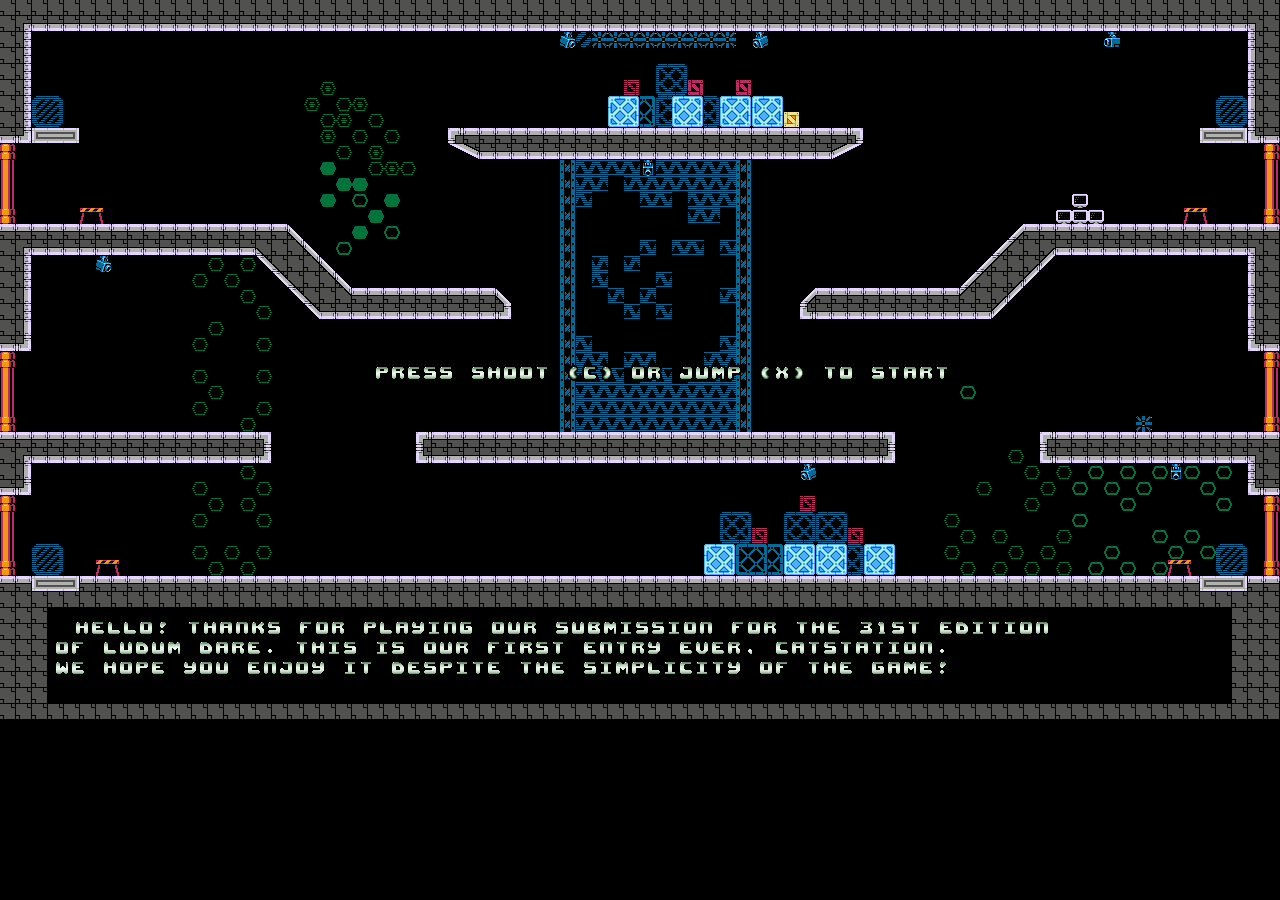
==== index.html @ 3fc0de00 "First commit" ====
<!DOCTYPE HTML>
<html>
	<head>
		<title>CatStation</title>
		<link rel="stylesheet" type="text/css" media="screen" href="index.css">
		<meta id="viewport" name="viewport" content="width=device-width, initial-scale=1, maximum-scale=1, user-scalable=no">
		<meta name="apple-mobile-web-app-capable" content="yes">
		<meta name="mobile-web-app-capable" content="yes">
		<meta name="apple-mobile-web-app-status-bar-style" content="black">
        <link rel="apple-touch-icon" href="icons/touch-icon-iphone-60x60.png">
        <link rel="apple-touch-icon" sizes="76x76" href="icons/touch-icon-ipad-76x76.png">
        <link rel="apple-touch-icon" sizes="120x120" href="icons/touch-icon-iphone-retina-120x120.png">
        <link rel="apple-touch-icon" sizes="152x152" href="icons/touch-icon-ipad-retina-152x152.png">
	</head>
	<body>
		<!-- Canvas placeholder -->
		<div id="screen"></div>

		<!-- melonJS Library -->
		<!-- build:js js/app.min.js -->
		<script type="text/javascript" src="lib/melonJS-2.0.1-min.js"></script>

		<!-- Plugin(s) -->
		<script type="text/javascript" src="lib/plugins/debug/debugPanel.js"></script>
		
		<!-- Game Scripts -->
		<script type="text/javascript" src="js/game.js"></script>
		<script type="text/javascript" src="js/resources.js"></script>

		<script type="text/javascript" src="js/Pathfinding.js"></script>
		<script type="text/javascript" src="js/entities/BaseEntity.js"></script>
		<script type="text/javascript" src="js/entities/BulletEntity.js"></script>
		<script type="text/javascript" src="js/entities/EnemyEntity.js"></script>
		<script type="text/javascript" src="js/entities/PlayerEntity.js"></script>
		<script type="text/javascript" src="js/entities/SpawnerEntity.js"></script>
		<script type="text/javascript" src="js/entities/PathNodeEntity.js"></script>
		<script type="text/javascript" src="js/entities/PlatformArea.js"></script>
		<script type="text/javascript" src="js/entities/HUD.js"></script>

		<script type="text/javascript" src="js/screens/title.js"></script>
		<script type="text/javascript" src="js/screens/play.js"></script>
		<script type="text/javascript" src="js/screens/gameover.js"></script>
		<!-- /build -->
		<!-- Bootstrap & Mobile optimization tricks -->
		<script type="text/javascript">
			window.onReady(function onReady() {
				game.onload();

				// Mobile browser hacks
				if (me.device.isMobile && !navigator.isCocoonJS) {
					// Prevent the webview from moving on a swipe
					window.document.addEventListener("touchmove", function (e) {
						e.preventDefault();
						window.scroll(0, 0);
						return false;
					}, false);

					// Scroll away mobile GUI
					(function () {
						window.scrollTo(0, 1);
						me.video.onresize(null);
					}).defer();

					me.event.subscribe(me.event.WINDOW_ONRESIZE, function (e) {
						window.scrollTo(0, 1);
					});
				}
			});
		</script>
	</body>
</html>
---- index.css ----
body {
	background-color: #000;
	color: #fff;

	/* Allow mouse dragging. */
	-moz-user-select: none;
	-ms-user-select: none;
	-o-user-select: none;
	-webkit-user-select: none;
	user-select: none;
	
	/* disable touch panning/zooming */
	-ms-touch-action: none;
	touch-action: none;

	/* Allow canvas to hit the edges of the browser viewport. */
	margin: 0;
}

#screen canvas {
	margin: auto;

	/* Hide the gap for font descenders. */
	display: block;
	
	/* disable scaling interpolation */
	image-rendering: optimizeSpeed;
	image-rendering: -moz-crisp-edges;
	image-rendering: -o-crisp-edges;
	image-rendering: -webkit-optimize-contrast;
	image-rendering: optimize-contrast;
	-ms-interpolation-mode: nearest-neighbor;
}
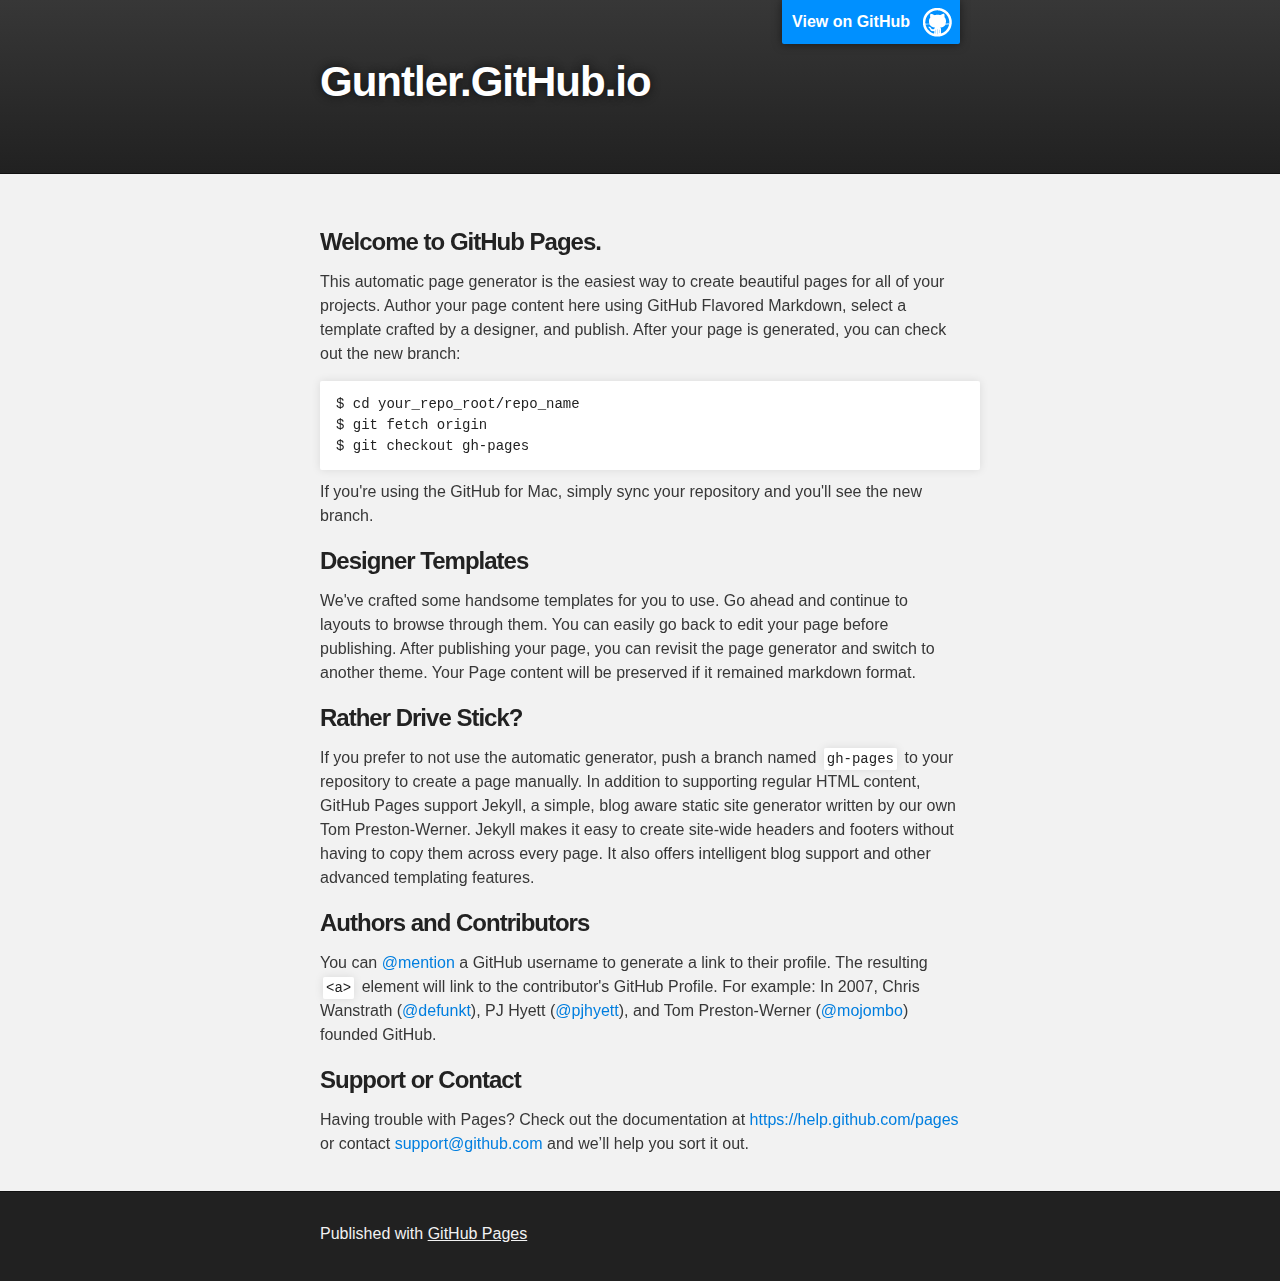
==== commit b4385aa2: "Replace master branch with page content via GitHub" ====
--- a/index.html
+++ b/index.html
@@ -1,71 +1,74 @@
-<!DOCTYPE HTML>
+<!DOCTYPE html>
 <html>
-	<head>
-		<title>CatStation</title>
-		<link rel="stylesheet" type="text/css" media="screen" href="index.css">
-		<meta id="viewport" name="viewport" content="width=device-width, initial-scale=1, maximum-scale=1, user-scalable=no">
-		<meta name="apple-mobile-web-app-capable" content="yes">
-		<meta name="mobile-web-app-capable" content="yes">
-		<meta name="apple-mobile-web-app-status-bar-style" content="black">
-        <link rel="apple-touch-icon" href="icons/touch-icon-iphone-60x60.png">
-        <link rel="apple-touch-icon" sizes="76x76" href="icons/touch-icon-ipad-76x76.png">
-        <link rel="apple-touch-icon" sizes="120x120" href="icons/touch-icon-iphone-retina-120x120.png">
-        <link rel="apple-touch-icon" sizes="152x152" href="icons/touch-icon-ipad-retina-152x152.png">
-	</head>
-	<body>
-		<!-- Canvas placeholder -->
-		<div id="screen"></div>
 
-		<!-- melonJS Library -->
-		<!-- build:js js/app.min.js -->
-		<script type="text/javascript" src="lib/melonJS-2.0.1-min.js"></script>
+  <head>
+    <meta charset='utf-8'>
+    <meta http-equiv="X-UA-Compatible" content="chrome=1">
+    <meta name="description" content="Guntler.GitHub.io : ">
 
-		<!-- Plugin(s) -->
-		<script type="text/javascript" src="lib/plugins/debug/debugPanel.js"></script>
-		
-		<!-- Game Scripts -->
-		<script type="text/javascript" src="js/game.js"></script>
-		<script type="text/javascript" src="js/resources.js"></script>
+    <link rel="stylesheet" type="text/css" media="screen" href="stylesheets/stylesheet.css">
 
-		<script type="text/javascript" src="js/Pathfinding.js"></script>
-		<script type="text/javascript" src="js/entities/BaseEntity.js"></script>
-		<script type="text/javascript" src="js/entities/BulletEntity.js"></script>
-		<script type="text/javascript" src="js/entities/EnemyEntity.js"></script>
-		<script type="text/javascript" src="js/entities/PlayerEntity.js"></script>
-		<script type="text/javascript" src="js/entities/SpawnerEntity.js"></script>
-		<script type="text/javascript" src="js/entities/PathNodeEntity.js"></script>
-		<script type="text/javascript" src="js/entities/PlatformArea.js"></script>
-		<script type="text/javascript" src="js/entities/HUD.js"></script>
+    <title>Guntler.GitHub.io</title>
+  </head>
 
-		<script type="text/javascript" src="js/screens/title.js"></script>
-		<script type="text/javascript" src="js/screens/play.js"></script>
-		<script type="text/javascript" src="js/screens/gameover.js"></script>
-		<!-- /build -->
-		<!-- Bootstrap & Mobile optimization tricks -->
-		<script type="text/javascript">
-			window.onReady(function onReady() {
-				game.onload();
+  <body>
 
-				// Mobile browser hacks
-				if (me.device.isMobile && !navigator.isCocoonJS) {
-					// Prevent the webview from moving on a swipe
-					window.document.addEventListener("touchmove", function (e) {
-						e.preventDefault();
-						window.scroll(0, 0);
-						return false;
-					}, false);
+    <!-- HEADER -->
+    <div id="header_wrap" class="outer">
+        <header class="inner">
+          <a id="forkme_banner" href="https://github.com/Guntler">View on GitHub</a>
 
-					// Scroll away mobile GUI
-					(function () {
-						window.scrollTo(0, 1);
-						me.video.onresize(null);
-					}).defer();
+          <h1 id="project_title">Guntler.GitHub.io</h1>
+          <h2 id="project_tagline"></h2>
 
-					me.event.subscribe(me.event.WINDOW_ONRESIZE, function (e) {
-						window.scrollTo(0, 1);
-					});
-				}
-			});
-		</script>
-	</body>
+        </header>
+    </div>
+
+    <!-- MAIN CONTENT -->
+    <div id="main_content_wrap" class="outer">
+      <section id="main_content" class="inner">
+        <h3>
+<a id="welcome-to-github-pages" class="anchor" href="#welcome-to-github-pages" aria-hidden="true"><span class="octicon octicon-link"></span></a>Welcome to GitHub Pages.</h3>
+
+<p>This automatic page generator is the easiest way to create beautiful pages for all of your projects. Author your page content here using GitHub Flavored Markdown, select a template crafted by a designer, and publish. After your page is generated, you can check out the new branch:</p>
+
+<pre><code>$ cd your_repo_root/repo_name
+$ git fetch origin
+$ git checkout gh-pages
+</code></pre>
+
+<p>If you're using the GitHub for Mac, simply sync your repository and you'll see the new branch.</p>
+
+<h3>
+<a id="designer-templates" class="anchor" href="#designer-templates" aria-hidden="true"><span class="octicon octicon-link"></span></a>Designer Templates</h3>
+
+<p>We've crafted some handsome templates for you to use. Go ahead and continue to layouts to browse through them. You can easily go back to edit your page before publishing. After publishing your page, you can revisit the page generator and switch to another theme. Your Page content will be preserved if it remained markdown format.</p>
+
+<h3>
+<a id="rather-drive-stick" class="anchor" href="#rather-drive-stick" aria-hidden="true"><span class="octicon octicon-link"></span></a>Rather Drive Stick?</h3>
+
+<p>If you prefer to not use the automatic generator, push a branch named <code>gh-pages</code> to your repository to create a page manually. In addition to supporting regular HTML content, GitHub Pages support Jekyll, a simple, blog aware static site generator written by our own Tom Preston-Werner. Jekyll makes it easy to create site-wide headers and footers without having to copy them across every page. It also offers intelligent blog support and other advanced templating features.</p>
+
+<h3>
+<a id="authors-and-contributors" class="anchor" href="#authors-and-contributors" aria-hidden="true"><span class="octicon octicon-link"></span></a>Authors and Contributors</h3>
+
+<p>You can <a href="https://github.com/blog/821" class="user-mention">@mention</a> a GitHub username to generate a link to their profile. The resulting <code>&lt;a&gt;</code> element will link to the contributor's GitHub Profile. For example: In 2007, Chris Wanstrath (<a href="https://github.com/defunkt" class="user-mention">@defunkt</a>), PJ Hyett (<a href="https://github.com/pjhyett" class="user-mention">@pjhyett</a>), and Tom Preston-Werner (<a href="https://github.com/mojombo" class="user-mention">@mojombo</a>) founded GitHub.</p>
+
+<h3>
+<a id="support-or-contact" class="anchor" href="#support-or-contact" aria-hidden="true"><span class="octicon octicon-link"></span></a>Support or Contact</h3>
+
+<p>Having trouble with Pages? Check out the documentation at <a href="https://help.github.com/pages">https://help.github.com/pages</a> or contact <a href="mailto:support@github.com">support@github.com</a> and we’ll help you sort it out.</p>
+      </section>
+    </div>
+
+    <!-- FOOTER  -->
+    <div id="footer_wrap" class="outer">
+      <footer class="inner">
+        <p>Published with <a href="http://pages.github.com">GitHub Pages</a></p>
+      </footer>
+    </div>
+
+    
+
+  </body>
 </html>
--- a/stylesheets/stylesheet.css
+++ b/stylesheets/stylesheet.css
@@ -0,0 +1,425 @@
+/*******************************************************************************
+Slate Theme for GitHub Pages
+by Jason Costello, @jsncostello
+*******************************************************************************/
+
+@import url(pygment_trac.css);
+
+/*******************************************************************************
+MeyerWeb Reset
+*******************************************************************************/
+
+html, body, div, span, applet, object, iframe,
+h1, h2, h3, h4, h5, h6, p, blockquote, pre,
+a, abbr, acronym, address, big, cite, code,
+del, dfn, em, img, ins, kbd, q, s, samp,
+small, strike, strong, sub, sup, tt, var,
+b, u, i, center,
+dl, dt, dd, ol, ul, li,
+fieldset, form, label, legend,
+table, caption, tbody, tfoot, thead, tr, th, td,
+article, aside, canvas, details, embed,
+figure, figcaption, footer, header, hgroup,
+menu, nav, output, ruby, section, summary,
+time, mark, audio, video {
+  margin: 0;
+  padding: 0;
+  border: 0;
+  font: inherit;
+  vertical-align: baseline;
+}
+
+/* HTML5 display-role reset for older browsers */
+article, aside, details, figcaption, figure,
+footer, header, hgroup, menu, nav, section {
+  display: block;
+}
+
+ol, ul {
+  list-style: none;
+}
+
+table {
+  border-collapse: collapse;
+  border-spacing: 0;
+}
+
+/*******************************************************************************
+Theme Styles
+*******************************************************************************/
+
+body {
+  box-sizing: border-box;
+  color:#373737;
+  background: #212121;
+  font-size: 16px;
+  font-family: 'Myriad Pro', Calibri, Helvetica, Arial, sans-serif;
+  line-height: 1.5;
+  -webkit-font-smoothing: antialiased;
+}
+
+h1, h2, h3, h4, h5, h6 {
+  margin: 10px 0;
+  font-weight: 700;
+  color:#222222;
+  font-family: 'Lucida Grande', 'Calibri', Helvetica, Arial, sans-serif;
+  letter-spacing: -1px;
+}
+
+h1 {
+  font-size: 36px;
+  font-weight: 700;
+}
+
+h2 {
+  padding-bottom: 10px;
+  font-size: 32px;
+  background: url('../images/bg_hr.png') repeat-x bottom;
+}
+
+h3 {
+  font-size: 24px;
+}
+
+h4 {
+  font-size: 21px;
+}
+
+h5 {
+  font-size: 18px;
+}
+
+h6 {
+  font-size: 16px;
+}
+
+p {
+  margin: 10px 0 15px 0;
+}
+
+footer p {
+  color: #f2f2f2;
+}
+
+a {
+  text-decoration: none;
+  color: #007edf;
+  text-shadow: none;
+
+  transition: color 0.5s ease;
+  transition: text-shadow 0.5s ease;
+  -webkit-transition: color 0.5s ease;
+  -webkit-transition: text-shadow 0.5s ease;
+  -moz-transition: color 0.5s ease;
+  -moz-transition: text-shadow 0.5s ease;
+  -o-transition: color 0.5s ease;
+  -o-transition: text-shadow 0.5s ease;
+  -ms-transition: color 0.5s ease;
+  -ms-transition: text-shadow 0.5s ease;
+}
+
+a:hover, a:focus {text-decoration: underline;}
+
+footer a {
+  color: #F2F2F2;
+  text-decoration: underline;
+}
+
+em {
+  font-style: italic;
+}
+
+strong {
+  font-weight: bold;
+}
+
+img {
+  position: relative;
+  margin: 0 auto;
+  max-width: 739px;
+  padding: 5px;
+  margin: 10px 0 10px 0;
+  border: 1px solid #ebebeb;
+
+  box-shadow: 0 0 5px #ebebeb;
+  -webkit-box-shadow: 0 0 5px #ebebeb;
+  -moz-box-shadow: 0 0 5px #ebebeb;
+  -o-box-shadow: 0 0 5px #ebebeb;
+  -ms-box-shadow: 0 0 5px #ebebeb;
+}
+
+p img {
+  display: inline;
+  margin: 0;
+  padding: 0;
+  vertical-align: middle;
+  text-align: center;
+  border: none;
+}
+
+pre, code {
+  width: 100%;
+  color: #222;
+  background-color: #fff;
+
+  font-family: Monaco, "Bitstream Vera Sans Mono", "Lucida Console", Terminal, monospace;
+  font-size: 14px;
+
+  border-radius: 2px;
+  -moz-border-radius: 2px;
+  -webkit-border-radius: 2px;
+}
+
+pre {
+  width: 100%;
+  padding: 10px;
+  box-shadow: 0 0 10px rgba(0,0,0,.1);
+  overflow: auto;
+}
+
+code {
+  padding: 3px;
+  margin: 0 3px;
+  box-shadow: 0 0 10px rgba(0,0,0,.1);
+}
+
+pre code {
+  display: block;
+  box-shadow: none;
+}
+
+blockquote {
+  color: #666;
+  margin-bottom: 20px;
+  padding: 0 0 0 20px;
+  border-left: 3px solid #bbb;
+}
+
+
+ul, ol, dl {
+  margin-bottom: 15px
+}
+
+ul {
+  list-style-position: inside;
+  list-style: disc;
+  padding-left: 20px;
+}
+
+ol {
+  list-style-position: inside;
+  list-style: decimal;
+  padding-left: 20px;
+}
+
+dl dt {
+  font-weight: bold;
+}
+
+dl dd {
+  padding-left: 20px;
+  font-style: italic;
+}
+
+dl p {
+  padding-left: 20px;
+  font-style: italic;
+}
+
+hr {
+  height: 1px;
+  margin-bottom: 5px;
+  border: none;
+  background: url('../images/bg_hr.png') repeat-x center;
+}
+
+table {
+  border: 1px solid #373737;
+  margin-bottom: 20px;
+  text-align: left;
+ }
+
+th {
+  font-family: 'Lucida Grande', 'Helvetica Neue', Helvetica, Arial, sans-serif;
+  padding: 10px;
+  background: #373737;
+  color: #fff;
+ }
+
+td {
+  padding: 10px;
+  border: 1px solid #373737;
+ }
+
+form {
+  background: #f2f2f2;
+  padding: 20px;
+}
+
+/*******************************************************************************
+Full-Width Styles
+*******************************************************************************/
+
+.outer {
+  width: 100%;
+}
+
+.inner {
+  position: relative;
+  max-width: 640px;
+  padding: 20px 10px;
+  margin: 0 auto;
+}
+
+#forkme_banner {
+  display: block;
+  position: absolute;
+  top:0;
+  right: 10px;
+  z-index: 10;
+  padding: 10px 50px 10px 10px;
+  color: #fff;
+  background: url('../images/blacktocat.png') #0090ff no-repeat 95% 50%;
+  font-weight: 700;
+  box-shadow: 0 0 10px rgba(0,0,0,.5);
+  border-bottom-left-radius: 2px;
+  border-bottom-right-radius: 2px;
+}
+
+#header_wrap {
+  background: #212121;
+  background: -moz-linear-gradient(top, #373737, #212121);
+  background: -webkit-linear-gradient(top, #373737, #212121);
+  background: -ms-linear-gradient(top, #373737, #212121);
+  background: -o-linear-gradient(top, #373737, #212121);
+  background: linear-gradient(top, #373737, #212121);
+}
+
+#header_wrap .inner {
+  padding: 50px 10px 30px 10px;
+}
+
+#project_title {
+  margin: 0;
+  color: #fff;
+  font-size: 42px;
+  font-weight: 700;
+  text-shadow: #111 0px 0px 10px;
+}
+
+#project_tagline {
+  color: #fff;
+  font-size: 24px;
+  font-weight: 300;
+  background: none;
+  text-shadow: #111 0px 0px 10px;
+}
+
+#downloads {
+  position: absolute;
+  width: 210px;
+  z-index: 10;
+  bottom: -40px;
+  right: 0;
+  height: 70px;
+  background: url('../images/icon_download.png') no-repeat 0% 90%;
+}
+
+.zip_download_link {
+  display: block;
+  float: right;
+  width: 90px;
+  height:70px;
+  text-indent: -5000px;
+  overflow: hidden;
+  background: url(../images/sprite_download.png) no-repeat bottom left;
+}
+
+.tar_download_link {
+  display: block;
+  float: right;
+  width: 90px;
+  height:70px;
+  text-indent: -5000px;
+  overflow: hidden;
+  background: url(../images/sprite_download.png) no-repeat bottom right;
+  margin-left: 10px;
+}
+
+.zip_download_link:hover {
+  background: url(../images/sprite_download.png) no-repeat top left;
+}
+
+.tar_download_link:hover {
+  background: url(../images/sprite_download.png) no-repeat top right;
+}
+
+#main_content_wrap {
+  background: #f2f2f2;
+  border-top: 1px solid #111;
+  border-bottom: 1px solid #111;
+}
+
+#main_content {
+  padding-top: 40px;
+}
+
+#footer_wrap {
+  background: #212121;
+}
+
+
+
+/*******************************************************************************
+Small Device Styles
+*******************************************************************************/
+
+@media screen and (max-width: 480px) {
+  body {
+    font-size:14px;
+  }
+
+  #downloads {
+    display: none;
+  }
+
+  .inner {
+    min-width: 320px;
+    max-width: 480px;
+  }
+
+  #project_title {
+  font-size: 32px;
+  }
+
+  h1 {
+    font-size: 28px;
+  }
+
+  h2 {
+    font-size: 24px;
+  }
+
+  h3 {
+    font-size: 21px;
+  }
+
+  h4 {
+    font-size: 18px;
+  }
+
+  h5 {
+    font-size: 14px;
+  }
+
+  h6 {
+    font-size: 12px;
+  }
+
+  code, pre {
+    min-width: 320px;
+    max-width: 480px;
+    font-size: 11px;
+  }
+
+}
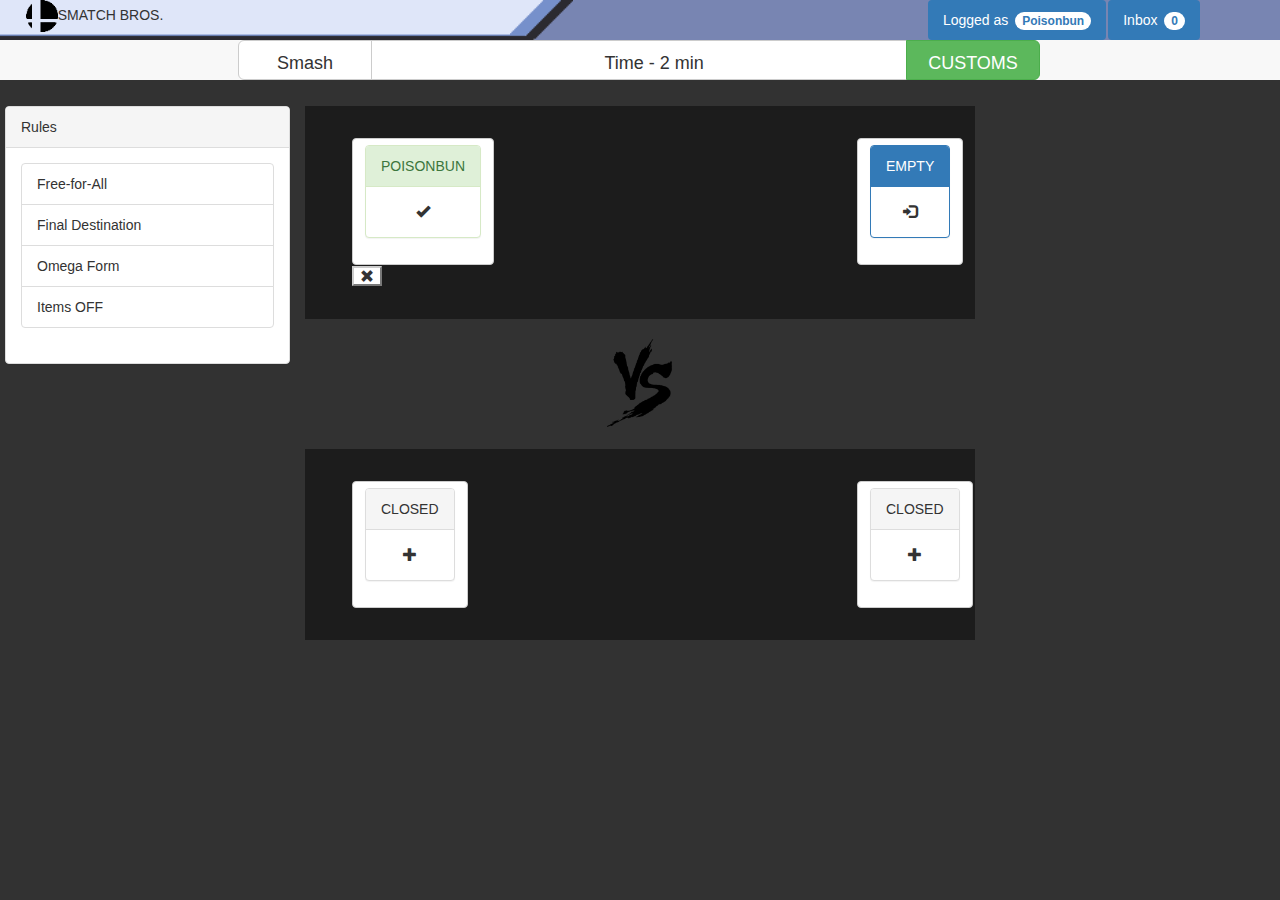
==== commit d33400aa: "Changed index" ====
--- a/index.html
+++ b/index.html
@@ -1,74 +1,130 @@
 <!DOCTYPE html>
-<html>
+<html lang="en">
+	<head>
+		<meta charset="utf-8">
+		<meta http-equiv="X-UA-Compatible" content="IE=edge">
+		<meta name="viewport" content="width=device-width, initial-scale=1">
+		<title>Bootstrap 101 Template</title>
 
-  <head>
-    <meta charset='utf-8'>
-    <meta http-equiv="X-UA-Compatible" content="chrome=1">
-    <meta name="description" content="Guntler.GitHub.io : ">
+		<!-- Bootstrap -->
+		<link href="css/bootstrap.min.css" rel="stylesheet">
+		<link href="css/main.css" rel="stylesheet">
 
-    <link rel="stylesheet" type="text/css" media="screen" href="stylesheets/stylesheet.css">
+		<!-- HTML5 shim and Respond.js for IE8 support of HTML5 elements and media queries -->
+		<!-- WARNING: Respond.js doesn't work if you view the page via file:// -->
+		<!--[if lt IE 9]>
+		<script src="https://oss.maxcdn.com/html5shiv/3.7.2/html5shiv.min.js"></script>
+		<script src="https://oss.maxcdn.com/respond/1.4.2/respond.min.js"></script>
+		<![endif]-->
+	</head>
+	<body>
+		<div class="site-header row">
+			<img id="header-divider" src="img/header_divider.png"></img>
+			<img id="header-divider-head" src="img/header_divider_head.png"></img>
+			
+			<div class="left-header col-md-5">
+				<img id="header-smash-icon" src="img/smash_icon.png"></img>SMATCH BROS.
+			</div>
+			<div class="right-header col-md-7">
+				<img id="player_profile_icon" ng-src="img/player_profile_icon.png"></img>
+				<div class="right-header col-md-6">
+				</div>
+				<div class="right-header col-md-6">
+					<ul class="nav nav-pills" role="tablist">
+						<li role="presentation" class="active"><a href="#">Logged as <span class="badge">Poisonbun</span></a></li>
+						<li role="presentation" class="active"><a href="#">Inbox <span class="badge">0</span></a></li>
+					</ul>
+				</div>
+			</div>
+		</div>
+		<div class="row lobby-body">
+			<div class="row">
+				<div class="lobby-header">
+					<div class="buttons btn-group btn-group-lg" role="group">
+						<button type="button" class="btn btn-default smash-button">Smash</button>
+						<button class="btn btn-default victorycondition-button">
+							<img id="victory_icon" class="stock_icon" ng-src="img/rules_stock_icon.png"></img>Time - 2 min
+						</button>
+						<button class="btn btn-success customization-button">CUSTOMS</button>
+					</div>
+				</div>
+			</div>
+			<div class="row slots">
+				<div class="col-md-3">
+					<div class="rules-panel panel panel-default">
+						<div class="panel-heading">Rules</div>
+						<div class="panel-body">
+							<ul class="list-group">
+								<li class="list-group-item">Free-for-All</li>
+								<li class="list-group-item">Final Destination</li>
+								<li class="list-group-item">Omega Form</li>
+								<li class="list-group-item">Items OFF</li>
+							</ul>
+						</div>
+					</div>
+				</div>
+				<div class="col-md-6">
+					<div class="row top-slots">
+						<div class="col-md-2 slot left-slot">
+							<button type="button" class="slot btn btn-default">
+								<div class="panel panel-success">
+									<div class="panel-heading">POISONBUN</div>
+									<div class="panel-body">
+										<span class="glyphicon glyphicon-ok"></span>
+									</div>
+								</div>
+								<button class="removebtn btn-default glyphicon glyphicon-remove"></button>
+							</button>
+						</div>
+						<div class="col-md-8">
+						</div>
+						<div class="col-md-2 slot right-slot">
+							<button type="button" class="slot btn btn-default">
+								<div class="panel panel-primary">
+									<div class="panel-heading">EMPTY</div>
+									<div class="panel-body">
+										<span class="glyphicon glyphicon-log-in"></span>
+									</div>
+								</div>
+							</button>
+						</div>
+					</div>
+					<div class="row">
+						<img id="vs-icon" class="vs-icon" src="../img/vs_icon.png"></img>
+					</div>
+					<div class="row bottom-slots">
+						<div class="col-md-2 slot left-slot">
+							<button type="button" class="slot btn btn-default">
+								<div class="panel panel-default">
+									<div class="panel-heading">CLOSED</div>
+									<div class="panel-body">
+										<span class="glyphicon glyphicon-plus"></span>
+									</div>
+								</div>
+							</button>
+						</div>
+						<div class="col-md-8">
+						</div>
+						<div class="col-md-2 slot right-slot">
+							<button type="button" class="slot btn btn-default">
+								<div class="panel panel-default">
+									<div class="panel-heading">CLOSED</div>
+									<div class="panel-body">
+										<span class="glyphicon glyphicon-plus"></span>
+									</div>
+								</div>
+							</button>
+						</div>
+					</div>
+				</div>
+				<div class="col-md-3">
+				</div>
+			</div>
+		</div>
 
-    <title>Guntler.GitHub.io</title>
-  </head>
-
-  <body>
-
-    <!-- HEADER -->
-    <div id="header_wrap" class="outer">
-        <header class="inner">
-          <a id="forkme_banner" href="https://github.com/Guntler">View on GitHub</a>
-
-          <h1 id="project_title">Guntler.GitHub.io</h1>
-          <h2 id="project_tagline"></h2>
-
-        </header>
-    </div>
-
-    <!-- MAIN CONTENT -->
-    <div id="main_content_wrap" class="outer">
-      <section id="main_content" class="inner">
-        <h3>
-<a id="welcome-to-github-pages" class="anchor" href="#welcome-to-github-pages" aria-hidden="true"><span class="octicon octicon-link"></span></a>Welcome to GitHub Pages.</h3>
-
-<p>This automatic page generator is the easiest way to create beautiful pages for all of your projects. Author your page content here using GitHub Flavored Markdown, select a template crafted by a designer, and publish. After your page is generated, you can check out the new branch:</p>
-
-<pre><code>$ cd your_repo_root/repo_name
-$ git fetch origin
-$ git checkout gh-pages
-</code></pre>
-
-<p>If you're using the GitHub for Mac, simply sync your repository and you'll see the new branch.</p>
-
-<h3>
-<a id="designer-templates" class="anchor" href="#designer-templates" aria-hidden="true"><span class="octicon octicon-link"></span></a>Designer Templates</h3>
-
-<p>We've crafted some handsome templates for you to use. Go ahead and continue to layouts to browse through them. You can easily go back to edit your page before publishing. After publishing your page, you can revisit the page generator and switch to another theme. Your Page content will be preserved if it remained markdown format.</p>
-
-<h3>
-<a id="rather-drive-stick" class="anchor" href="#rather-drive-stick" aria-hidden="true"><span class="octicon octicon-link"></span></a>Rather Drive Stick?</h3>
-
-<p>If you prefer to not use the automatic generator, push a branch named <code>gh-pages</code> to your repository to create a page manually. In addition to supporting regular HTML content, GitHub Pages support Jekyll, a simple, blog aware static site generator written by our own Tom Preston-Werner. Jekyll makes it easy to create site-wide headers and footers without having to copy them across every page. It also offers intelligent blog support and other advanced templating features.</p>
-
-<h3>
-<a id="authors-and-contributors" class="anchor" href="#authors-and-contributors" aria-hidden="true"><span class="octicon octicon-link"></span></a>Authors and Contributors</h3>
-
-<p>You can <a href="https://github.com/blog/821" class="user-mention">@mention</a> a GitHub username to generate a link to their profile. The resulting <code>&lt;a&gt;</code> element will link to the contributor's GitHub Profile. For example: In 2007, Chris Wanstrath (<a href="https://github.com/defunkt" class="user-mention">@defunkt</a>), PJ Hyett (<a href="https://github.com/pjhyett" class="user-mention">@pjhyett</a>), and Tom Preston-Werner (<a href="https://github.com/mojombo" class="user-mention">@mojombo</a>) founded GitHub.</p>
-
-<h3>
-<a id="support-or-contact" class="anchor" href="#support-or-contact" aria-hidden="true"><span class="octicon octicon-link"></span></a>Support or Contact</h3>
-
-<p>Having trouble with Pages? Check out the documentation at <a href="https://help.github.com/pages">https://help.github.com/pages</a> or contact <a href="mailto:support@github.com">support@github.com</a> and we’ll help you sort it out.</p>
-      </section>
-    </div>
-
-    <!-- FOOTER  -->
-    <div id="footer_wrap" class="outer">
-      <footer class="inner">
-        <p>Published with <a href="http://pages.github.com">GitHub Pages</a></p>
-      </footer>
-    </div>
-
-    
-
-  </body>
-</html>
+		<!-- jQuery (necessary for Bootstrap's JavaScript plugins) -->
+		<script src="https://ajax.googleapis.com/ajax/libs/jquery/1.11.2/jquery.min.js"></script>
+		<!-- Include all compiled plugins (below), or include individual files as needed -->
+		<script src="js/bootstrap.min.js"></script>
+	</body>
+</html>--- a/css/main.css
+++ b/css/main.css
@@ -0,0 +1,232 @@
+html,
+body {
+	height: 100%;
+	margin: 0px;
+	text-rendering: optimizeLegibility;
+	font-family: "Open Sans", "Helvetica Neue", "Helvetica", "Arial", sans-serif;
+}
+
+body {
+	background-color: #323232;
+}
+
+#header-divider-head {
+	z-index:9996;
+	position:absolute;
+	padding-left:41%;
+	max-height:40px;
+	height:20%;
+}
+
+
+#header-divider {
+	z-index:9996;
+	position:absolute;
+	max-height:40px;
+	height:20%;
+	width:41%;
+}
+
+.left-header {
+	max-height:40px;
+	height:40px;
+	background-color:#dfe6f9;
+}
+
+.left-header > a {
+	margin-top:1%;
+	position:absolute;
+	z-index:9999;
+	font-family: "Lucida Console", Times, serif;
+}
+
+#header-smash-icon {
+	max-height:40px;
+	height:80%;
+	margin-left:5%;
+}
+
+.site-header {
+	background-color:#7885b2;
+	height:40px;
+}
+
+.right-header {
+	max-height:40px;
+	background-color:#7885b2;
+}
+
+#player_profile_icon {
+	float:right;
+	height:20%;
+	width:40%;
+	max-height:40px;
+	margin-right:10%;
+}
+
+.right-header > a {
+	position:absolute;
+	float:right;
+	margin-right:10%;
+	font-family: "Lucida Console", Times, serif;
+}
+
+.lobby-header {
+	max-height:40px;
+	height:20%;
+	background-color: #f8f8f8;
+}
+
+.buttons {
+	width:100%;
+	margin-left:20%;
+}
+
+.smash-button {
+	position:relative;
+	height:40px;
+	width:10%;
+	margin-left:auto;
+	margin-right:auto;
+	display: inline;
+	font-size:auto;
+}
+
+.stock_icon {
+	height:auto;
+	width:6%;
+}
+
+.vs-icon {
+	margin-left:auto;
+	margin-right:auto;
+	display: block;
+	width:10%;
+	height:auto;
+	padding-top:3%;
+	padding-bottom:3%;
+}
+
+.victorycondition-button {
+	position:relative;
+	height:40px;
+	width:40%;
+	margin-left:auto;
+	margin-right:auto;
+	display: inline;
+}
+
+.customization-button {
+	position:relative;
+	height:40px;
+	width:10%;
+	margin-left:auto;
+	margin-right:auto;
+	display: inline;
+}
+
+.rules-panel {
+	margin-left:20px;
+}
+
+.slot{
+}
+
+.lobby-body {
+}
+
+.slots {
+	padding-top: 2%;
+	position:relative;
+}
+
+.slots > div {
+	
+}
+
+.top-slots {
+	background-color:#1c1c1c;
+	padding:5%;
+}
+
+.bottom-slots {
+	background-color:#1c1c1c;
+	padding:5%;
+}
+
+/*----------------------------
+	The Navigation Menu
+-----------------------------*/
+
+.settings{ /* will style only the top level li */
+	list-style: none;
+	display: inline-block;
+	line-height: 1;
+	position:relative;
+}
+
+.settings ul{
+	position:absolute;
+	list-style:none;
+	text-align:left;
+	width:180px;
+	left:50%;
+	top:38px;
+	margin-left:-158px;
+	font:bold 12px 'Open Sans Condensed', sans-serif;
+	
+	/* This is important for the show/hide CSS animation */
+	max-height:0px;
+	overflow:hidden;
+	
+	-webkit-transition:max-height 0.4s linear;
+	-moz-transition:max-height 0.4s linear;
+	transition:max-height 0.4s linear;
+}
+
+.settings ul li{
+	background-color:#313131;
+}
+
+.settings ul li a{
+	padding:12px;
+	color:#fff !important;
+	text-decoration:none !important;
+	display:block;
+}
+
+.settings ul li:nth-child(odd){ /* zebra stripes */
+	background-color:#363636;
+}
+
+.settings ul li:hover{
+	background-color:#444;
+}
+
+.settings ul li:first-child{
+	border-radius:3px 3px 0 0;
+	position:relative;
+}
+
+.settings ul li:first-child:before{ /* the pointer tip */
+	content:'';
+	position:absolute;
+	width:1px;
+	height:1px;
+	border:5px solid transparent;
+	border-bottom-color:#313131;
+	left:50%;
+	margin-left:-5px;
+}
+
+.settings ul li:last-child{
+	border-bottom-left-radius:3px;
+	border-bottom-right-radius:3px;
+}
+
+/* This will trigger the CSS */
+/* transition animation on hover */
+
+.settings:hover ul{
+	max-height:200px; /* Increase when adding more dropdown items */
+}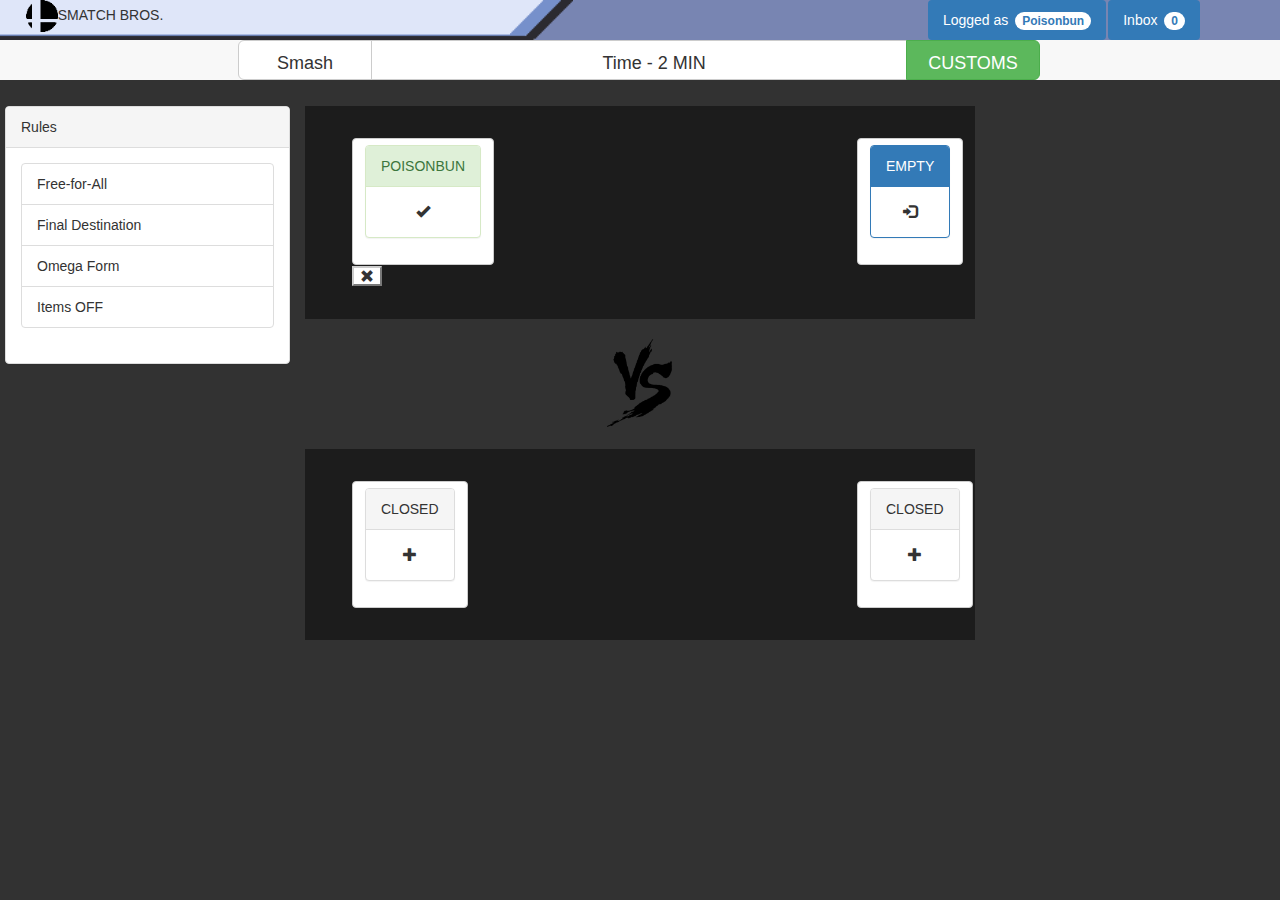
==== commit a0e8c342: "Replaced them again" ====
--- a/index.html
+++ b/index.html
@@ -43,7 +43,7 @@
 					<div class="buttons btn-group btn-group-lg" role="group">
 						<button type="button" class="btn btn-default smash-button">Smash</button>
 						<button class="btn btn-default victorycondition-button">
-							<img id="victory_icon" class="stock_icon" ng-src="img/rules_stock_icon.png"></img>Time - 2 min
+							<img id="victory_icon" class="stock_icon" ng-src="img/rules_stock_icon.png"></img>Time - 2 MIN
 						</button>
 						<button class="btn btn-success customization-button">CUSTOMS</button>
 					</div>
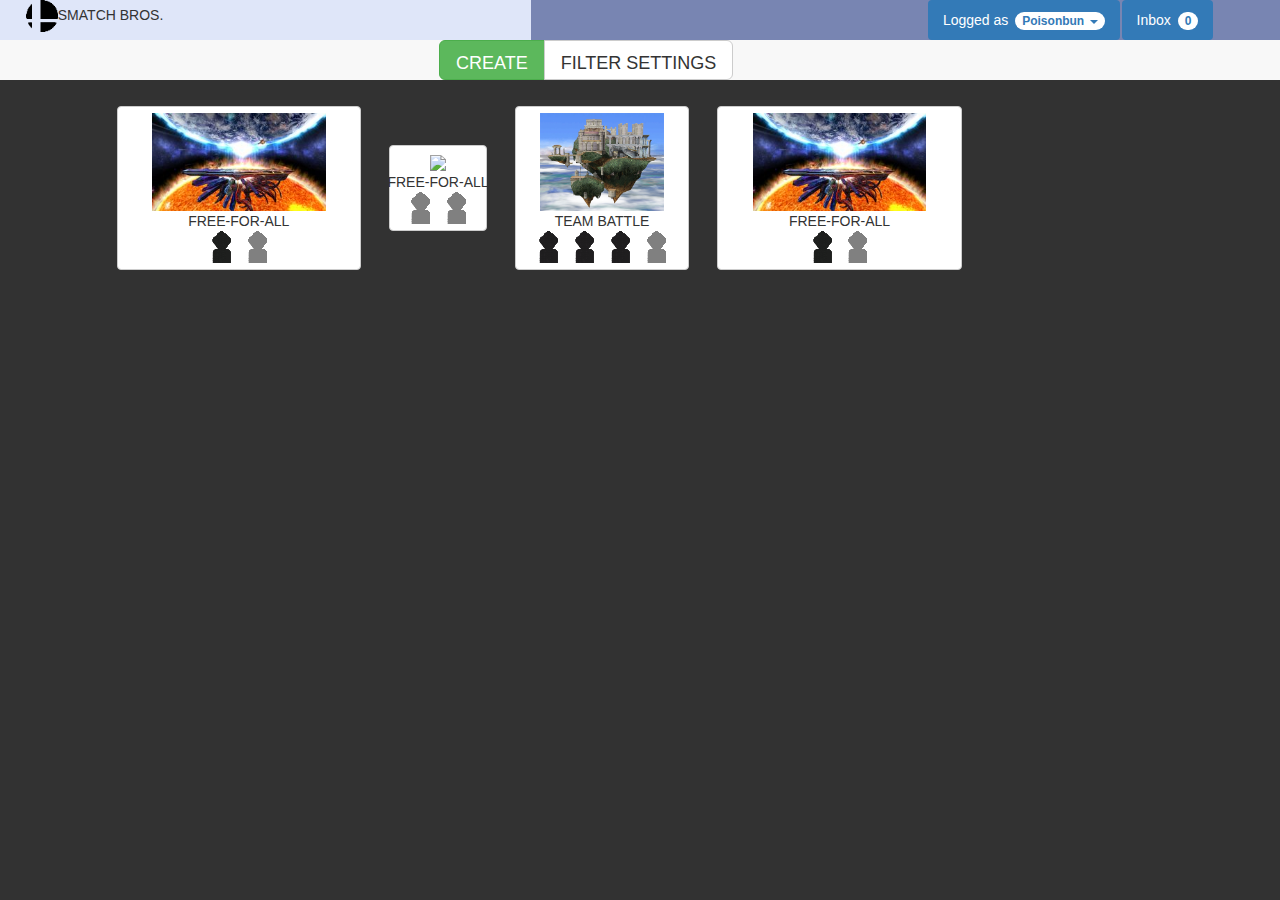
==== commit aee2a42d: "Added index and lobby pages" ====
--- a/index.html
+++ b/index.html
@@ -9,6 +9,12 @@
 		<!-- Bootstrap -->
 		<link href="css/bootstrap.min.css" rel="stylesheet">
 		<link href="css/main.css" rel="stylesheet">
+		
+		
+		<!-- jQuery (necessary for Bootstrap's JavaScript plugins) -->
+		<script src="https://ajax.googleapis.com/ajax/libs/jquery/1.11.2/jquery.min.js"></script>
+		<!-- Include all compiled plugins (below), or include individual files as needed -->
+		<script src="js/bootstrap.min.js"></script>
 
 		<!-- HTML5 shim and Respond.js for IE8 support of HTML5 elements and media queries -->
 		<!-- WARNING: Respond.js doesn't work if you view the page via file:// -->
@@ -19,8 +25,10 @@
 	</head>
 	<body>
 		<div class="site-header row">
-			<img id="header-divider" src="img/header_divider.png"></img>
-			<img id="header-divider-head" src="img/header_divider_head.png"></img>
+			<a href="index.html">
+				<img id="header-divider" src="img/header_divider.png"></img>
+				<img id="header-divider-head" src="img/header_divider_head.png"></img>
+			</a>
 			
 			<div class="left-header col-md-5">
 				<img id="header-smash-icon" src="img/smash_icon.png"></img>SMATCH BROS.
@@ -31,7 +39,19 @@
 				</div>
 				<div class="right-header col-md-6">
 					<ul class="nav nav-pills" role="tablist">
-						<li role="presentation" class="active"><a href="#">Logged as <span class="badge">Poisonbun</span></a></li>
+						<li role="presentation" class="active dropdown">
+							<a href="#"class="dropdown-toggle" type="button" id="dropdownMenu1" data-toggle="dropdown" aria-expanded="true">
+								Logged as <span class="badge">Poisonbun
+								<span class="caret"></span>
+								</span>
+							</a>
+							<ul class="dropdown-menu" role="menu" aria-labelledby="dropdownMenu1">
+								<li role="presentation"><a role="menuitem" tabindex="-1" href="#">Profile</a></li>
+								<li role="presentation"><a role="menuitem" tabindex="-1" href="#">Create lobby...</a></li>
+								<li role="presentation"><a role="menuitem" tabindex="-1" href="#">Settings</a></li>
+								<li role="presentation"><a role="menuitem" tabindex="-1" href="#">Logout</a></li>
+							</ul>
+						</li>
 						<li role="presentation" class="active"><a href="#">Inbox <span class="badge">0</span></a></li>
 					</ul>
 				</div>
@@ -40,91 +60,80 @@
 		<div class="row lobby-body">
 			<div class="row">
 				<div class="lobby-header">
-					<div class="buttons btn-group btn-group-lg" role="group">
-						<button type="button" class="btn btn-default smash-button">Smash</button>
-						<button class="btn btn-default victorycondition-button">
-							<img id="victory_icon" class="stock_icon" ng-src="img/rules_stock_icon.png"></img>Time - 2 MIN
+					<div class="index-buttons btn-group btn-group-lg" role="group">
+						<button type="button" class="btn btn-success index-header-button">CREATE</button>
+						<button class="btn btn-default index-header-button">FILTER SETTINGS
 						</button>
-						<button class="btn btn-success customization-button">CUSTOMS</button>
 					</div>
 				</div>
 			</div>
 			<div class="row slots">
-				<div class="col-md-3">
-					<div class="rules-panel panel panel-default">
-						<div class="panel-heading">Rules</div>
-						<div class="panel-body">
-							<ul class="list-group">
-								<li class="list-group-item">Free-for-All</li>
-								<li class="list-group-item">Final Destination</li>
-								<li class="list-group-item">Omega Form</li>
-								<li class="list-group-item">Items OFF</li>
-							</ul>
-						</div>
-					</div>
-				</div>
-				<div class="col-md-6">
-					<div class="row top-slots">
-						<div class="col-md-2 slot left-slot">
-							<button type="button" class="slot btn btn-default">
-								<div class="panel panel-success">
-									<div class="panel-heading">POISONBUN</div>
-									<div class="panel-body">
-										<span class="glyphicon glyphicon-ok"></span>
+				<div class="col-md-16">
+					<div class="row">
+						<div class="index-lobby">
+							<a href="lobby.html">
+								<button style="margin-left:2%; height:40%;" type="button" class="slot btn btn-default">
+									<div class="row">
+										<img class="index-lobby-icon" src="img/final_destination.jpg"></img>
 									</div>
-								</div>
-								<button class="removebtn btn-default glyphicon glyphicon-remove"></button>
-							</button>
-						</div>
-						<div class="col-md-8">
-						</div>
-						<div class="col-md-2 slot right-slot">
-							<button type="button" class="slot btn btn-default">
-								<div class="panel panel-primary">
-									<div class="panel-heading">EMPTY</div>
-									<div class="panel-body">
-										<span class="glyphicon glyphicon-log-in"></span>
+									<div class="row">
+										FREE-FOR-ALL
 									</div>
-								</div>
-							</button>
-						</div>
-					</div>
-					<div class="row">
-						<img id="vs-icon" class="vs-icon" src="../img/vs_icon.png"></img>
-					</div>
-					<div class="row bottom-slots">
-						<div class="col-md-2 slot left-slot">
-							<button type="button" class="slot btn btn-default">
-								<div class="panel panel-default">
-									<div class="panel-heading">CLOSED</div>
-									<div class="panel-body">
-										<span class="glyphicon glyphicon-plus"></span>
+									<div class="row">
+										<img class="index-lobby-player-icon redhuerotate" style="color:red;" src="img/rules_stock_icon.png"></img>
+										<img class="index-lobby-player-icon contrast" src="img/rules_stock_icon.png"></img>
 									</div>
-								</div>
-							</button>
-						</div>
-						<div class="col-md-8">
-						</div>
-						<div class="col-md-2 slot right-slot">
-							<button type="button" class="slot btn btn-default">
-								<div class="panel panel-default">
-									<div class="panel-heading">CLOSED</div>
-									<div class="panel-body">
-										<span class="glyphicon glyphicon-plus"></span>
+								</button>
+							</a>
+							<a href="#">
+								<button style="margin-left:2%; height:40%;" type="button" class="slot btn btn-default">
+									<div class="row">
+										<img class="index-lobby-icon" src="img/corneria.jpg"></img>
 									</div>
-								</div>
-							</button>
-						</div>
+									<div class="row">
+										FREE-FOR-ALL
+									</div>
+									<div class="row">
+										<img class="index-lobby-player-icon contrast" style="color:red;" src="img/rules_stock_icon.png"></img>
+										<img class="index-lobby-player-icon contrast" src="img/rules_stock_icon.png"></img>
+									</div>
+								</button>
+							</a>
+							<a href="#">
+								<button style="margin-left:2%; height:40%;" type="button" class="slot btn btn-default">
+									<div class="row">
+										<img class="index-lobby-icon" src="img/hyrule_temple.jpg"></img>
+									</div>
+									<div class="row">
+										TEAM BATTLE
+									</div>
+									<div class="row">
+										<img class="index-lobby-player-icon" src="img/rules_stock_icon.png"></img>
+										<img class="index-lobby-player-icon" src="img/rules_stock_icon.png"></img>
+										<img class="index-lobby-player-icon" src="img/rules_stock_icon.png"></img>
+										<img class="index-lobby-player-icon contrast" src="img/rules_stock_icon.png"></img>
+									</div>
+								</button>
+							</a>
+							<a href="#">
+								<button style="margin-left:2%; height:40%;" type="button" class="slot btn btn-default">
+									<div class="row">
+										<img class="index-lobby-icon" src="img/final_destination.jpg"></img>
+									</div>
+									<div class="row">
+										FREE-FOR-ALL
+									</div>
+									<div class="row">
+										<img class="index-lobby-player-icon redhuerotate" style="color:red;" src="img/rules_stock_icon.png"></img>
+										<img class="index-lobby-player-icon contrast" src="img/rules_stock_icon.png"></img>
+									</div>
+								</button>
+							</a>
 					</div>
 				</div>
 				<div class="col-md-3">
 				</div>
 			</div>
 		</div>
-
-		<!-- jQuery (necessary for Bootstrap's JavaScript plugins) -->
-		<script src="https://ajax.googleapis.com/ajax/libs/jquery/1.11.2/jquery.min.js"></script>
-		<!-- Include all compiled plugins (below), or include individual files as needed -->
-		<script src="js/bootstrap.min.js"></script>
 	</body>
 </html>--- a/css/main.css
+++ b/css/main.css
@@ -10,6 +10,10 @@
 	background-color: #323232;
 }
 
+.index-header-button {
+	max-height:40px;
+}
+
 #header-divider-head {
 	z-index:9996;
 	position:absolute;
@@ -75,6 +79,25 @@
 	max-height:40px;
 	height:20%;
 	background-color: #f8f8f8;
+}
+
+.index-lobby {
+	margin-left:10%;
+}
+
+.index-lobby-icon {
+	height:auto;
+	max-width:70%;
+	max-height:140px;
+	
+}
+
+.contrast {-webkit-filter: contrast(0%);}
+.redhuerotate {-webkit-filter: hue-rotate(180deg);}
+
+.index-buttons {
+	width:100%;
+	margin-left:35%;
 }
 
 .buttons {
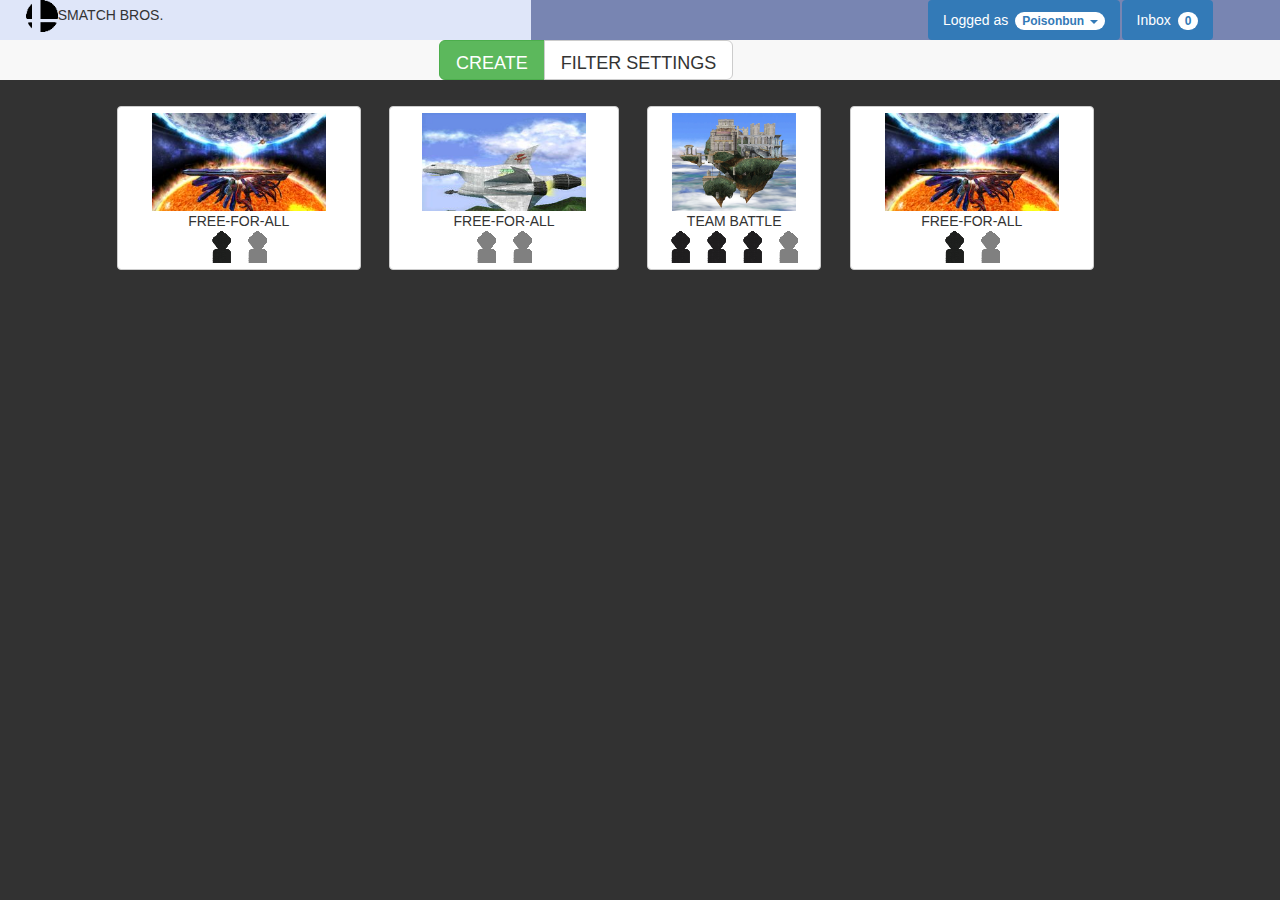
==== commit 826cc00c: "minor fix" ====
--- a/index.html
+++ b/index.html
@@ -88,7 +88,7 @@
 							<a href="#">
 								<button style="margin-left:2%; height:40%;" type="button" class="slot btn btn-default">
 									<div class="row">
-										<img class="index-lobby-icon" src="img/corneria.jpg"></img>
+										<img class="index-lobby-icon" src="img/corneria.JPG"></img>
 									</div>
 									<div class="row">
 										FREE-FOR-ALL
